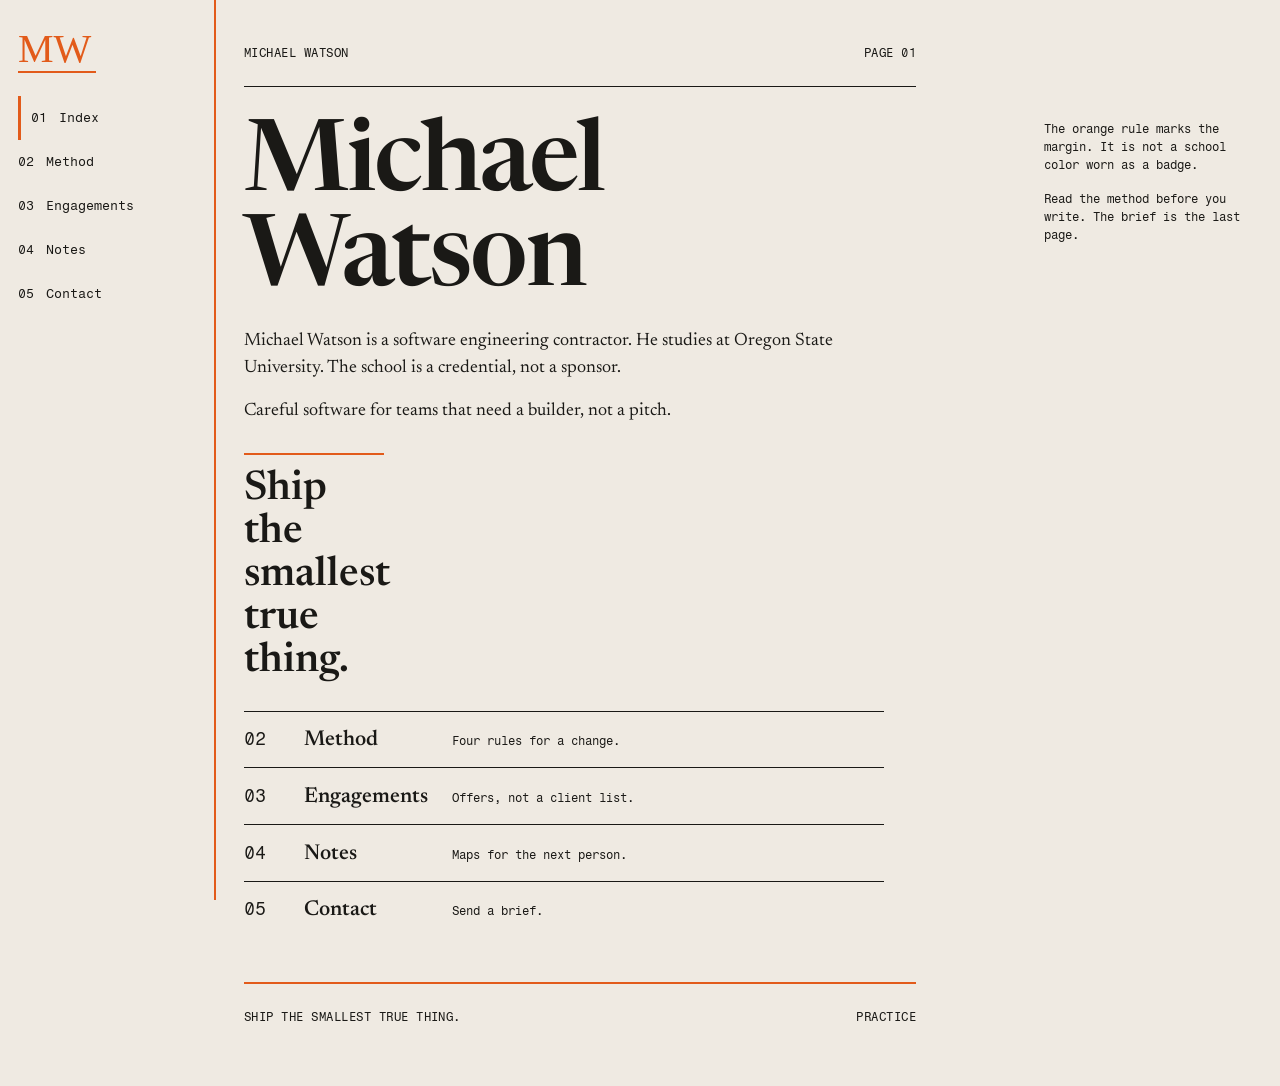
==== index.html @ 2c47abcc "Add the lab notebook site for Michael Watson. The index, method, offers, notes, and contact page sha" ====
<!DOCTYPE html>
<html lang="en">
<head>
  <meta charset="utf-8">
  <meta name="viewport" content="width=device-width, initial-scale=1">
  <title>Index, Michael Watson</title>
  <meta name="description" content="Michael Watson is a software engineering contractor. Ship the smallest true thing.">
  <meta name="theme-color" content="#efeae2">
  <link rel="icon" href="favicon.svg" type="image/svg+xml">
  <link rel="preconnect" href="https://fonts.googleapis.com">
  <link rel="preconnect" href="https://fonts.gstatic.com" crossorigin>
  <link href="https://fonts.googleapis.com/css2?family=Fragment+Mono&family=Newsreader:ital,opsz,wght@0,6..72,400;0,6..72,560;1,6..72,400&display=swap" rel="stylesheet">
  <link rel="stylesheet" href="styles.css">
</head>
<body>
  <a class="skip" href="#content">Skip to content</a>
  <button type="button" class="menu-toggle" data-menu-button aria-expanded="false" aria-controls="notebook-index">Contents</button>
  <div class="sheet">
    <nav class="index" id="notebook-index" data-menu="column" aria-label="Notebook">
      <button type="button" class="menu-close" data-menu-close>Close</button>
      <a class="monogram" href="index.html" aria-label="Michael Watson, index">
        <svg viewBox="0 0 88 52" width="88" height="52" aria-hidden="true">
          <text x="0" y="38" fill="#e25b1a" font-family="Georgia, serif" font-size="40">MW</text>
          <line x1="0" y1="48" x2="78" y2="48" stroke="#e25b1a" stroke-width="2"/>
        </svg>
      </a>
      <ol>
        <li><a href="index.html" aria-current="page"><span class="num">01</span><span class="label">Index</span></a></li>
        <li><a href="method.html"><span class="num">02</span><span class="label">Method</span></a></li>
        <li><a href="engagements.html"><span class="num">03</span><span class="label">Engagements</span></a></li>
        <li><a href="notes.html"><span class="num">04</span><span class="label">Notes</span></a></li>
        <li><a href="contact.html"><span class="num">05</span><span class="label">Contact</span></a></li>
      </ol>
    </nav>
    <main class="page cover" id="content" tabindex="-1" data-inert-when-menu>
      <header class="running">
        <p>Michael Watson</p>
        <p>Page 01</p>
      </header>
      <h1><span>Michael</span><span>Watson</span></h1>
      <div class="prose">
        <p>Michael Watson is a software engineering contractor. He studies at Oregon State University. The school is a credential, not a sponsor.</p>
        <p>Careful software for teams that need a builder, not a pitch.</p>
      </div>
      <blockquote class="motto">
        <p>Ship the smallest true thing.</p>
      </blockquote>
      <ol class="contents">
        <li>
          <a href="method.html">
            <span class="num">02</span>
            <span class="contents-name">Method</span>
            <span class="contents-note">Four rules for a change.</span>
          </a>
        </li>
        <li>
          <a href="engagements.html">
            <span class="num">03</span>
            <span class="contents-name">Engagements</span>
            <span class="contents-note">Offers, not a client list.</span>
          </a>
        </li>
        <li>
          <a href="notes.html">
            <span class="num">04</span>
            <span class="contents-name">Notes</span>
            <span class="contents-note">Maps for the next person.</span>
          </a>
        </li>
        <li>
          <a href="contact.html">
            <span class="num">05</span>
            <span class="contents-name">Contact</span>
            <span class="contents-note">Send a brief.</span>
          </a>
        </li>
      </ol>
      <footer class="colophon">
        <p>Ship the smallest true thing.</p>
        <p>Practice</p>
      </footer>
    </main>
    <aside class="margin" aria-label="Margin notes" data-inert-when-menu>
      <p>The orange rule marks the margin. It is not a school color worn as a badge.</p>
      <p>Read the method before you write. The brief is the last page.</p>
    </aside>
  </div>
  <script src="site.js"></script>
</body>
</html>
---- styles.css ----
:root {
  --paper: #efeae2;
  --ink: #1a1916;
  --rule: #e25b1a;
  --measure: 65ch;
  --index: 13.5rem;
  --margin: 15rem;
}

*,
*::before,
*::after {
  box-sizing: border-box;
}

html {
  scroll-behavior: auto;
}

body {
  margin: 0;
  background: var(--paper);
  color: var(--ink);
  font-family: "Newsreader", "Iowan Old Style", Palatino, "Palatino Linotype", serif;
  font-size: 1.125rem;
  line-height: 1.5;
  font-optical-sizing: auto;
  overflow-x: clip;
}

svg {
  display: block;
  max-width: 100%;
}

.skip {
  position: absolute;
  left: 0.75rem;
  top: 0.75rem;
  z-index: 30;
  padding: 0.75rem 1rem;
  background: var(--ink);
  color: var(--paper);
  clip: rect(0 0 0 0);
  clip-path: inset(50%);
  width: 1px;
  height: 1px;
  overflow: hidden;
  white-space: nowrap;
}

.skip:focus {
  clip: auto;
  clip-path: none;
  width: auto;
  height: auto;
  overflow: visible;
  white-space: normal;
}

:focus-visible {
  outline: 2px solid var(--ink);
  outline-offset: 3px;
}

.menu-toggle,
.menu-close {
  display: none;
}

.sheet {
  display: grid;
  grid-template-columns: var(--index) minmax(0, 1fr) var(--margin);
  min-height: 100vh;
  align-items: start;
}

.index {
  position: sticky;
  top: 0;
  min-height: 100vh;
  padding: 1.5rem 1.15rem 2rem;
  border-right: 2px solid var(--rule);
  display: flex;
  flex-direction: column;
  gap: 1.25rem;
}

.monogram {
  display: inline-flex;
  align-items: center;
  min-height: 48px;
  min-width: 48px;
  color: var(--rule);
  text-decoration: none;
}

.index ol {
  list-style: none;
  margin: 0;
  padding: 0;
}

.index a {
  display: flex;
  align-items: center;
  gap: 0.75rem;
  min-height: 44px;
  color: inherit;
  text-decoration: none;
  font-family: "Fragment Mono", ui-monospace, monospace;
  font-size: 0.8125rem;
}

.index a[aria-current="page"] {
  border-left: 3px solid var(--rule);
  padding-left: 0.6rem;
}

.index a:hover .label,
.index a:focus-visible .label {
  text-decoration: underline;
  text-underline-offset: 0.2em;
}

.page {
  min-width: 0;
  padding: 2rem 1.75rem 3rem;
}

.running,
.colophon {
  display: flex;
  justify-content: space-between;
  gap: 1rem;
  max-width: 42rem;
  font-family: "Fragment Mono", ui-monospace, monospace;
  font-size: 0.75rem;
  letter-spacing: 0.04em;
  text-transform: uppercase;
}

.running {
  border-bottom: 1px solid var(--ink);
  padding-bottom: 0.75rem;
  margin-bottom: 2rem;
}

h1 {
  margin: 0 0 1.15rem;
  max-width: 16ch;
  font-weight: 560;
  font-size: clamp(2.6rem, 6vw, 4.6rem);
  line-height: 0.96;
  letter-spacing: -0.025em;
}

.cover h1 {
  max-width: none;
  font-size: clamp(3.4rem, 8vw, 6.2rem);
}

.cover h1 span {
  display: block;
}

.prose {
  max-width: var(--measure);
}

.prose p {
  margin: 0 0 1rem;
}

.motto {
  margin: 1.75rem 0 1.25rem;
  padding-top: 0.8rem;
  border-top: 2px solid var(--rule);
  max-width: 14ch;
}

.motto p {
  margin: 0;
  font-size: clamp(1.8rem, 3.2vw, 2.6rem);
  font-weight: 560;
  line-height: 1.05;
}

.contents,
.stack {
  list-style: none;
  margin: 1.75rem 0 0;
  padding: 0;
  max-width: 40rem;
}

.contents a,
.stack li {
  border-top: 1px solid var(--ink);
}

.contents a {
  display: grid;
  grid-template-columns: 3rem 8.5rem minmax(0, 1fr);
  gap: 0.75rem;
  align-items: baseline;
  min-height: 44px;
  padding: 0.9rem 0;
  color: inherit;
  text-decoration: none;
}

.contents a:hover .contents-name,
.contents a:focus-visible .contents-name {
  text-decoration: underline;
  text-underline-offset: 0.18em;
}

.contents-name,
.stack h2,
.note h2 {
  font-weight: 560;
  line-height: 1.15;
}

.contents-name {
  font-size: 1.35rem;
}

.contents-note,
.num,
.note-num,
.running,
.colophon,
.margin,
.brief-form label,
.brief-out,
.brief-status,
.index a,
button {
  font-family: "Fragment Mono", ui-monospace, monospace;
}

.contents-note {
  font-size: 0.78rem;
  line-height: 1.4;
}

.margin {
  padding: 7.5rem 1.25rem 2rem 0.25rem;
  font-size: 0.78rem;
  line-height: 1.45;
}

.margin p {
  margin: 0 0 1rem;
}

.stack li {
  display: grid;
  grid-template-columns: 2.5rem minmax(0, 1fr);
  gap: 0.75rem;
  padding: 1.15rem 0;
}

.stack h2 {
  margin: 0 0 0.35rem;
  font-size: 1.7rem;
  font-family: "Newsreader", Palatino, serif;
}

.stack p,
.note p {
  margin: 0;
  max-width: var(--measure);
}

.note {
  max-width: 42rem;
  padding: 1.2rem 0 0.4rem;
  border-top: 1px solid var(--ink);
}

.note-num {
  margin: 0 0 0.25rem;
  font-size: 0.75rem;
  letter-spacing: 0.04em;
}

.note h2 {
  margin: 0 0 0.55rem;
  font-size: clamp(1.55rem, 2.5vw, 2.1rem);
  font-family: "Newsreader", Palatino, serif;
}

.colophon {
  margin-top: 2.75rem;
  padding-top: 0.75rem;
  border-top: 2px solid var(--rule);
}

.brief-form {
  display: grid;
  gap: 0.9rem;
  max-width: 36rem;
  margin-top: 1.4rem;
}

.brief-form label {
  display: grid;
  gap: 0.35rem;
  font-size: 0.75rem;
  letter-spacing: 0.04em;
  text-transform: uppercase;
}

input,
textarea {
  width: 100%;
  min-height: 44px;
  padding: 0.65rem 0.75rem;
  border: 1px solid var(--ink);
  border-radius: 0;
  background: transparent;
  color: var(--ink);
  font-family: "Newsreader", Palatino, serif;
  font-size: 1.125rem;
  line-height: 1.4;
  letter-spacing: 0;
  text-transform: none;
}

textarea {
  min-height: 8.5rem;
  resize: vertical;
}

button {
  min-height: 44px;
  width: fit-content;
  padding: 0.7rem 1rem;
  border: 2px solid var(--ink);
  border-radius: 0;
  background: var(--ink);
  color: var(--paper);
  font-size: 0.82rem;
  letter-spacing: 0.04em;
  text-transform: uppercase;
  cursor: pointer;
}

.brief-out {
  max-width: var(--measure);
  margin: 1.25rem 0 0;
  padding-top: 0.75rem;
  border-top: 1px solid var(--ink);
  font-size: 0.85rem;
  line-height: 1.45;
  white-space: pre-wrap;
  overflow-wrap: anywhere;
}

.brief-status {
  min-height: 1.4em;
  font-size: 0.82rem;
}

.noscript {
  max-width: var(--measure);
  font-family: "Fragment Mono", ui-monospace, monospace;
  font-size: 0.82rem;
}

@media (max-width: 1100px) {
  .sheet {
    grid-template-columns: 12.5rem minmax(0, 1fr);
  }

  .margin {
    grid-column: 1 / -1;
    padding: 0 1.5rem 2rem 13.5rem;
  }
}

@media (max-width: 760px) {
  .menu-toggle {
    display: flex;
    position: sticky;
    top: 0;
    z-index: 5;
    align-items: center;
    justify-content: space-between;
    width: 100%;
    padding: 0 1rem;
    border: 0;
    border-bottom: 2px solid var(--rule);
    background: var(--paper);
    color: var(--ink);
  }

  .sheet {
    grid-template-columns: 1fr;
  }

  .index {
    display: none;
    position: fixed;
    inset: 0;
    z-index: 20;
    min-height: 100vh;
    overflow: auto;
    border-right: 0;
    background: var(--paper);
  }

  .index.is-open {
    display: flex;
  }

  .menu-close {
    display: inline-flex;
    align-self: flex-start;
    background: transparent;
    color: var(--ink);
  }

  .page {
    padding: 1.4rem 1.1rem 2.5rem;
  }

  .margin {
    padding: 0 1.1rem 2rem;
  }

  .contents a {
    grid-template-columns: 2.5rem minmax(0, 1fr);
  }

  .contents-note {
    grid-column: 2;
  }
}

@media (prefers-reduced-motion: reduce) {
  html {
    scroll-behavior: auto;
  }

  *,
  *::before,
  *::after {
    animation-duration: 0.01ms !important;
    animation-iteration-count: 1 !important;
    transition-duration: 0.01ms !important;
    scroll-behavior: auto !important;
  }
}

@media (forced-colors: active) {
  button,
  input,
  textarea {
    border: 1px solid ButtonText;
  }
}
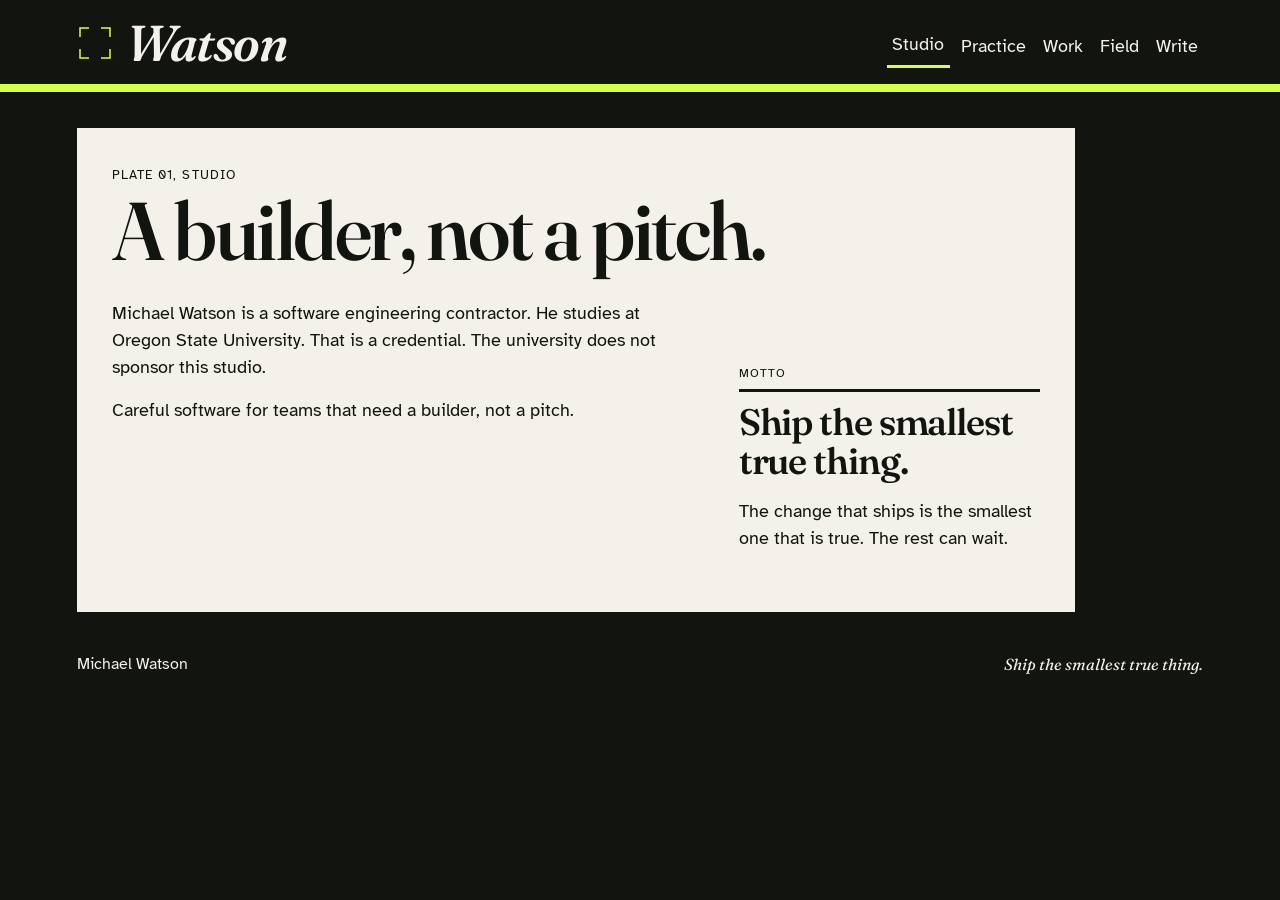
==== commit b4ed364f: "Replace the notebook with the acid studio site. A masthead, an offset paper sheet, and a two-column " ====
--- a/index.html
+++ b/index.html
@@ -3,88 +3,62 @@
 <head>
   <meta charset="utf-8">
   <meta name="viewport" content="width=device-width, initial-scale=1">
-  <title>Index, Michael Watson</title>
+  <title>Studio, Michael Watson</title>
   <meta name="description" content="Michael Watson is a software engineering contractor. Ship the smallest true thing.">
-  <meta name="theme-color" content="#efeae2">
+  <meta name="theme-color" content="#121410">
   <link rel="icon" href="favicon.svg" type="image/svg+xml">
   <link rel="preconnect" href="https://fonts.googleapis.com">
   <link rel="preconnect" href="https://fonts.gstatic.com" crossorigin>
-  <link href="https://fonts.googleapis.com/css2?family=Fragment+Mono&family=Newsreader:ital,opsz,wght@0,6..72,400;0,6..72,560;1,6..72,400&display=swap" rel="stylesheet">
-  <link rel="stylesheet" href="styles.css">
+  <link href="https://fonts.googleapis.com/css2?family=Atkinson+Hyperlegible:ital,wght@0,400;0,700;1,400&family=Fraunces:ital,opsz,wght@0,9..144,560;1,9..144,560&display=swap" rel="stylesheet">
+  <link rel="stylesheet" href="studio.css">
 </head>
 <body>
-  <a class="skip" href="#content">Skip to content</a>
-  <button type="button" class="menu-toggle" data-menu-button aria-expanded="false" aria-controls="notebook-index">Contents</button>
-  <div class="sheet">
-    <nav class="index" id="notebook-index" data-menu="column" aria-label="Notebook">
+  <a class="skip" href="#read">Skip to the text</a>
+  <header class="masthead">
+    <p class="mark">
+      <svg class="crops" viewBox="0 0 48 48" aria-hidden="true">
+        <path d="M4 16 V4 H16" fill="none" stroke="#d6ff4a" stroke-width="2"/>
+        <path d="M32 4 H44 V16" fill="none" stroke="#d6ff4a" stroke-width="2"/>
+        <path d="M4 32 V44 H16" fill="none" stroke="#d6ff4a" stroke-width="2"/>
+        <path d="M32 44 H44 V32" fill="none" stroke="#d6ff4a" stroke-width="2"/>
+      </svg>
+      <a href="index.html">Watson</a>
+    </p>
+    <button type="button" class="menu-toggle" data-menu-button aria-expanded="false" aria-controls="studio-nav">Menu</button>
+    <nav class="studio-nav" id="studio-nav" data-menu="column" aria-label="Studio">
       <button type="button" class="menu-close" data-menu-close>Close</button>
-      <a class="monogram" href="index.html" aria-label="Michael Watson, index">
-        <svg viewBox="0 0 88 52" width="88" height="52" aria-hidden="true">
-          <text x="0" y="38" fill="#e25b1a" font-family="Georgia, serif" font-size="40">MW</text>
-          <line x1="0" y1="48" x2="78" y2="48" stroke="#e25b1a" stroke-width="2"/>
-        </svg>
-      </a>
       <ol>
-        <li><a href="index.html" aria-current="page"><span class="num">01</span><span class="label">Index</span></a></li>
-        <li><a href="method.html"><span class="num">02</span><span class="label">Method</span></a></li>
-        <li><a href="engagements.html"><span class="num">03</span><span class="label">Engagements</span></a></li>
-        <li><a href="notes.html"><span class="num">04</span><span class="label">Notes</span></a></li>
-        <li><a href="contact.html"><span class="num">05</span><span class="label">Contact</span></a></li>
+        <li><a href="index.html" aria-current="page">Studio</a></li>
+        <li><a href="practice.html">Practice</a></li>
+        <li><a href="work.html">Work</a></li>
+        <li><a href="field.html">Field</a></li>
+        <li><a href="write.html">Write</a></li>
       </ol>
     </nav>
-    <main class="page cover" id="content" tabindex="-1" data-inert-when-menu>
-      <header class="running">
-        <p>Michael Watson</p>
-        <p>Page 01</p>
-      </header>
-      <h1><span>Michael</span><span>Watson</span></h1>
-      <div class="prose">
-        <p>Michael Watson is a software engineering contractor. He studies at Oregon State University. The school is a credential, not a sponsor.</p>
-        <p>Careful software for teams that need a builder, not a pitch.</p>
+  </header>
+  <main id="read" tabindex="-1" data-inert-when-menu>
+    <article class="sheet">
+      <div class="spread-title">
+        <p class="kicker">Plate 01, Studio</p>
+        <h1>A builder, not a pitch.</h1>
       </div>
-      <blockquote class="motto">
-        <p>Ship the smallest true thing.</p>
-      </blockquote>
-      <ol class="contents">
-        <li>
-          <a href="method.html">
-            <span class="num">02</span>
-            <span class="contents-name">Method</span>
-            <span class="contents-note">Four rules for a change.</span>
-          </a>
-        </li>
-        <li>
-          <a href="engagements.html">
-            <span class="num">03</span>
-            <span class="contents-name">Engagements</span>
-            <span class="contents-note">Offers, not a client list.</span>
-          </a>
-        </li>
-        <li>
-          <a href="notes.html">
-            <span class="num">04</span>
-            <span class="contents-name">Notes</span>
-            <span class="contents-note">Maps for the next person.</span>
-          </a>
-        </li>
-        <li>
-          <a href="contact.html">
-            <span class="num">05</span>
-            <span class="contents-name">Contact</span>
-            <span class="contents-note">Send a brief.</span>
-          </a>
-        </li>
-      </ol>
-      <footer class="colophon">
-        <p>Ship the smallest true thing.</p>
-        <p>Practice</p>
-      </footer>
-    </main>
-    <aside class="margin" aria-label="Margin notes" data-inert-when-menu>
-      <p>The orange rule marks the margin. It is not a school color worn as a badge.</p>
-      <p>Read the method before you write. The brief is the last page.</p>
-    </aside>
-  </div>
+      <div class="spread-body">
+        <div class="prose">
+          <p>Michael Watson is a software engineering contractor. He studies at Oregon State University. That is a credential. The university does not sponsor this studio.</p>
+          <p>Careful software for teams that need a builder, not a pitch.</p>
+        </div>
+        <aside>
+          <p class="aside-label">Motto</p>
+          <p class="aside-motto">Ship the smallest true thing.</p>
+          <p>The change that ships is the smallest one that is true. The rest can wait.</p>
+        </aside>
+      </div>
+    </article>
+  </main>
+  <footer class="colophon" data-inert-when-menu>
+    <p>Michael Watson</p>
+    <p class="motto-line">Ship the smallest true thing.</p>
+  </footer>
   <script src="site.js"></script>
 </body>
 </html>
--- a/studio.css
+++ b/studio.css
@@ -0,0 +1,427 @@
+:root {
+  --ground: #121410;
+  --paper: #f4f1ea;
+  --phosphor: #d6ff4a;
+  --ink: #121410;
+  --measure: 65ch;
+}
+
+*,
+*::before,
+*::after {
+  box-sizing: border-box;
+}
+
+body {
+  margin: 0;
+  background: var(--ground);
+  color: var(--paper);
+  font-family: "Atkinson Hyperlegible", Verdana, sans-serif;
+  font-size: 1.125rem;
+  line-height: 1.5;
+  overflow-x: clip;
+}
+
+svg {
+  display: block;
+  max-width: 100%;
+}
+
+.skip {
+  position: absolute;
+  left: 0.75rem;
+  top: 0.75rem;
+  z-index: 40;
+  padding: 0.75rem 1rem;
+  background: var(--phosphor);
+  color: var(--ink);
+  clip: rect(0 0 0 0);
+  clip-path: inset(50%);
+  width: 1px;
+  height: 1px;
+  overflow: hidden;
+  white-space: nowrap;
+}
+
+.skip:focus {
+  clip: auto;
+  clip-path: none;
+  width: auto;
+  height: auto;
+  min-height: 44px;
+  overflow: visible;
+  white-space: normal;
+}
+
+:focus-visible {
+  outline: 2px solid var(--phosphor);
+  outline-offset: 3px;
+}
+
+.sheet :focus-visible,
+.studio-nav.is-open :focus-visible {
+  outline-color: var(--ink);
+}
+
+.masthead {
+  display: flex;
+  flex-wrap: wrap;
+  align-items: flex-end;
+  justify-content: space-between;
+  gap: 0.75rem 1.5rem;
+  padding: 1.1rem 6vw 1rem;
+  border-bottom: 8px solid var(--phosphor);
+}
+
+.mark {
+  display: flex;
+  align-items: center;
+  gap: 0.85rem;
+  margin: 0;
+}
+
+.mark a {
+  display: inline-flex;
+  align-items: center;
+  min-height: 48px;
+  color: var(--paper);
+  font-family: Fraunces, "Iowan Old Style", Palatino, serif;
+  font-style: italic;
+  font-weight: 560;
+  font-size: clamp(2rem, 4vw, 3.15rem);
+  line-height: 1;
+  letter-spacing: -0.03em;
+  text-decoration: none;
+}
+
+.crops {
+  width: 36px;
+  height: 36px;
+  flex: none;
+}
+
+.menu-toggle,
+.menu-close {
+  display: none;
+  min-height: 44px;
+  padding: 0 0.9rem;
+  border: 2px solid var(--phosphor);
+  border-radius: 0;
+  background: transparent;
+  color: var(--paper);
+  font: inherit;
+  cursor: pointer;
+}
+
+.studio-nav ol {
+  display: flex;
+  flex-wrap: wrap;
+  gap: 0.25rem 0.35rem;
+  margin: 0;
+  padding: 0;
+  list-style: none;
+}
+
+.studio-nav a {
+  display: inline-flex;
+  align-items: center;
+  min-height: 44px;
+  padding: 0 0.35rem;
+  color: var(--paper);
+  text-decoration: none;
+}
+
+.studio-nav a[aria-current="page"] {
+  border-bottom: 3px solid var(--phosphor);
+}
+
+.studio-nav a:hover,
+.studio-nav a:focus-visible {
+  text-decoration: underline;
+  text-underline-offset: 0.22em;
+}
+
+.sheet {
+  margin: 2.25rem 16vw 2.5rem 6vw;
+  padding: 2.4rem 2.2rem 2.6rem;
+  background: var(--paper);
+  color: var(--ink);
+}
+
+.kicker {
+  display: flex;
+  align-items: center;
+  gap: 0.7rem;
+  margin: 0;
+  font-size: 0.82rem;
+  letter-spacing: 0.08em;
+  text-transform: uppercase;
+}
+
+h1,
+h2,
+.aside-motto,
+dt {
+  font-family: Fraunces, "Iowan Old Style", Palatino, serif;
+  font-weight: 560;
+  letter-spacing: -0.03em;
+}
+
+h1 {
+  margin: 0.4rem 0 0;
+  max-width: min(14ch, 100%);
+  font-size: clamp(2.8rem, 6.4vw, 5.3rem);
+  line-height: 0.96;
+  overflow-wrap: break-word;
+}
+
+.spread-body {
+  display: grid;
+  grid-template-columns: minmax(0, 1.45fr) minmax(13rem, 0.75fr);
+  gap: 1.5rem 2.75rem;
+  align-items: start;
+  margin-top: 1.8rem;
+}
+
+.spread-body aside {
+  padding-top: 4rem;
+}
+
+.prose,
+.stack p,
+.offers dd,
+.entries p,
+.aside p {
+  max-width: var(--measure);
+}
+
+.prose p,
+.aside p,
+.entries p,
+.offers dd {
+  margin: 0 0 1rem;
+}
+
+.aside-label {
+  margin: 0 0 0.4rem;
+  font-size: 0.78rem;
+  letter-spacing: 0.08em;
+  text-transform: uppercase;
+}
+
+.aside-motto {
+  margin: 0 0 0.8rem;
+  padding-top: 0.7rem;
+  border-top: 3px solid var(--ink);
+  font-size: clamp(1.7rem, 3vw, 2.3rem);
+  line-height: 1.05;
+}
+
+.stack,
+.entries,
+.offers {
+  margin: 0;
+  padding: 0;
+  list-style: none;
+}
+
+.stack li,
+.entries li,
+.offers div {
+  padding: 1rem 0;
+  border-top: 1px solid var(--ink);
+}
+
+.stack h2,
+.entries h2,
+dt {
+  margin: 0 0 0.35rem;
+  font-size: clamp(1.55rem, 2.4vw, 2rem);
+  line-height: 1.12;
+}
+
+.stack p,
+.entries p,
+dd {
+  margin: 0;
+}
+
+.num {
+  display: block;
+  margin-bottom: 0.2rem;
+  font-size: 0.78rem;
+  letter-spacing: 0.06em;
+}
+
+.colophon {
+  display: flex;
+  justify-content: space-between;
+  gap: 1rem;
+  padding: 0 6vw 2.4rem;
+  font-size: 1rem;
+}
+
+.colophon p {
+  margin: 0;
+}
+
+.motto-line {
+  font-family: Fraunces, Palatino, serif;
+  font-style: italic;
+}
+
+.brief-form {
+  display: grid;
+  gap: 0.85rem;
+  max-width: 36rem;
+}
+
+.brief-form label {
+  display: grid;
+  gap: 0.35rem;
+  font-size: 0.82rem;
+  letter-spacing: 0.06em;
+  text-transform: uppercase;
+}
+
+input,
+textarea {
+  width: 100%;
+  min-height: 44px;
+  padding: 0.65rem 0.75rem;
+  border: 1px solid var(--ink);
+  border-radius: 0;
+  background: var(--paper);
+  color: var(--ink);
+  font: inherit;
+  text-transform: none;
+  letter-spacing: 0;
+}
+
+textarea {
+  min-height: 8.5rem;
+  resize: vertical;
+}
+
+.brief-form button,
+.menu-close {
+  min-height: 44px;
+  width: fit-content;
+  padding: 0.7rem 1rem;
+  border: 2px solid var(--ink);
+  border-radius: 0;
+  background: var(--ink);
+  color: var(--paper);
+  font: inherit;
+  cursor: pointer;
+}
+
+.brief-out {
+  max-width: var(--measure);
+  margin: 1rem 0 0;
+  padding-top: 0.75rem;
+  border-top: 1px solid var(--ink);
+  font-size: 0.95rem;
+  line-height: 1.45;
+  white-space: pre-wrap;
+  overflow-wrap: anywhere;
+}
+
+.brief-status {
+  min-height: 1.4em;
+  font-size: 0.95rem;
+}
+
+@media (max-width: 860px) {
+  .sheet {
+    margin: 0;
+    padding: 1.4rem 1.1rem 2rem;
+  }
+
+  .spread-body {
+    grid-template-columns: 1fr;
+  }
+
+  .spread-body aside {
+    padding-top: 0.25rem;
+  }
+
+  .colophon {
+    flex-direction: column;
+    padding: 1rem 1.1rem 2rem;
+  }
+}
+
+@media (max-width: 760px) {
+  .menu-toggle {
+    display: inline-flex;
+    align-items: center;
+  }
+
+  .menu-toggle[aria-expanded="true"] {
+    position: fixed;
+    top: 0.7rem;
+    right: 0.7rem;
+    z-index: 30;
+    background: var(--ink);
+    color: var(--paper);
+    border-color: var(--ink);
+  }
+
+  .studio-nav {
+    display: none;
+  }
+
+  .studio-nav.is-open {
+    display: flex;
+    position: fixed;
+    inset: 0;
+    z-index: 20;
+    flex-direction: column;
+    overflow: auto;
+    padding: 1.1rem 1.1rem 2rem;
+    background: var(--paper);
+    color: var(--ink);
+  }
+
+  .studio-nav.is-open .menu-close {
+    display: inline-flex;
+    align-items: center;
+    margin-bottom: 0.5rem;
+    background: transparent;
+    color: var(--ink);
+  }
+
+  .studio-nav.is-open ol {
+    flex-direction: column;
+    align-items: stretch;
+  }
+
+  .studio-nav.is-open a {
+    min-height: 56px;
+    color: var(--ink);
+    font-family: Fraunces, Palatino, serif;
+    font-size: clamp(2rem, 8vw, 3.1rem);
+    border-bottom: 1px solid var(--ink);
+  }
+}
+
+@media (prefers-reduced-motion: reduce) {
+  *,
+  *::before,
+  *::after {
+    animation-duration: 0.01ms !important;
+    animation-iteration-count: 1 !important;
+    transition-duration: 0.01ms !important;
+    scroll-behavior: auto !important;
+  }
+}
+
+@media (forced-colors: active) {
+  button,
+  input,
+  textarea,
+  .studio-nav a {
+    border: 1px solid ButtonText;
+  }
+}
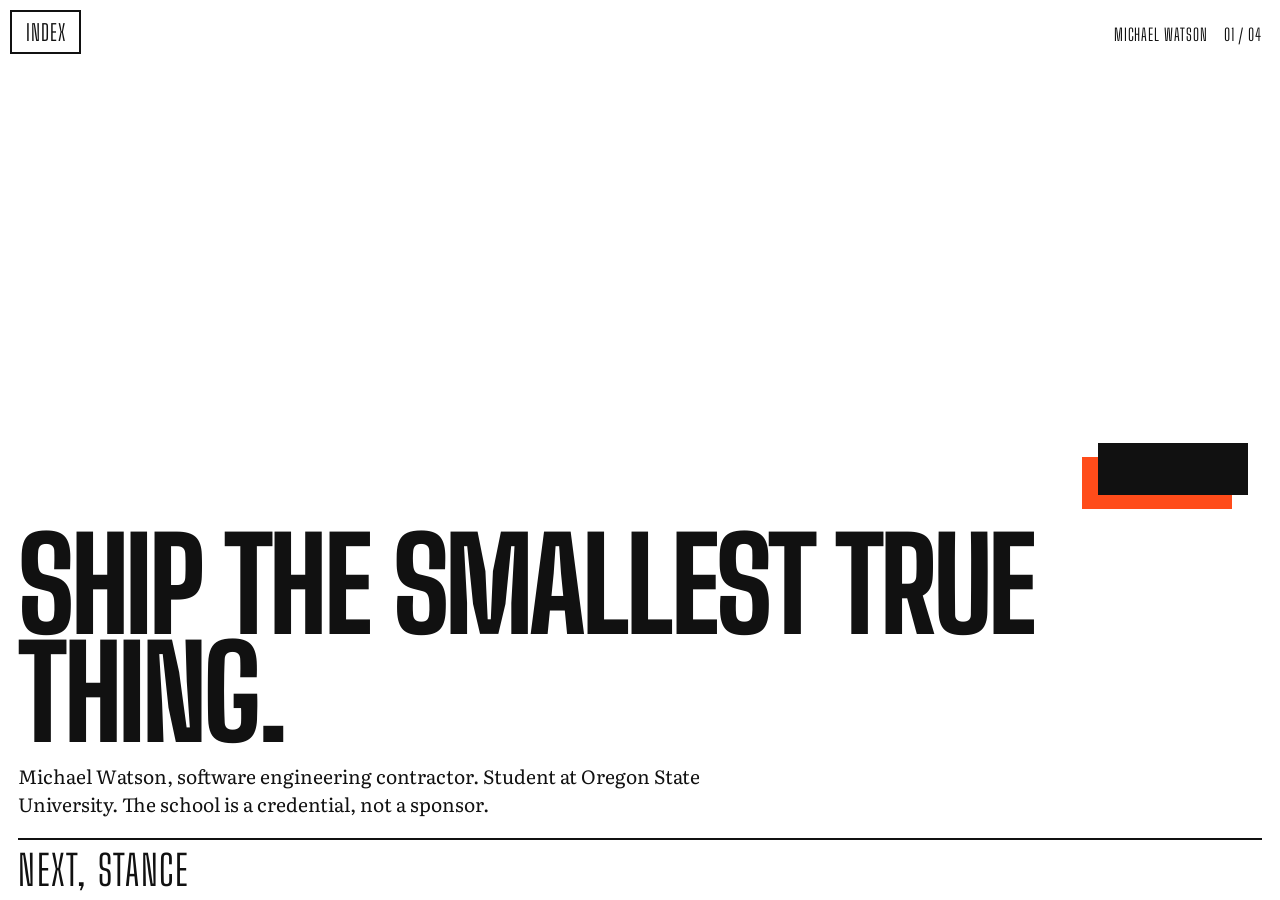
==== commit 87479b4c: "Replace the notebook with the folio poster site. Each page is one poster, with a misregistered plate" ====
--- a/index.html
+++ b/index.html
@@ -3,62 +3,42 @@
 <head>
   <meta charset="utf-8">
   <meta name="viewport" content="width=device-width, initial-scale=1">
-  <title>Studio, Michael Watson</title>
-  <meta name="description" content="Michael Watson is a software engineering contractor. Ship the smallest true thing.">
-  <meta name="theme-color" content="#121410">
+  <title>Motto, Michael Watson</title>
+  <meta name="description" content="Michael Watson. Ship the smallest true thing.">
+  <meta name="theme-color" content="#ffffff">
   <link rel="icon" href="favicon.svg" type="image/svg+xml">
   <link rel="preconnect" href="https://fonts.googleapis.com">
   <link rel="preconnect" href="https://fonts.gstatic.com" crossorigin>
-  <link href="https://fonts.googleapis.com/css2?family=Atkinson+Hyperlegible:ital,wght@0,400;0,700;1,400&family=Fraunces:ital,opsz,wght@0,9..144,560;1,9..144,560&display=swap" rel="stylesheet">
-  <link rel="stylesheet" href="studio.css">
+  <link href="https://fonts.googleapis.com/css2?family=Big+Shoulders+Display:wght@700;800&family=Literata:ital,opsz,wght@0,7..72,400;0,7..72,650&display=swap" rel="stylesheet">
+  <link rel="stylesheet" href="poster.css">
 </head>
 <body>
-  <a class="skip" href="#read">Skip to the text</a>
-  <header class="masthead">
-    <p class="mark">
-      <svg class="crops" viewBox="0 0 48 48" aria-hidden="true">
-        <path d="M4 16 V4 H16" fill="none" stroke="#d6ff4a" stroke-width="2"/>
-        <path d="M32 4 H44 V16" fill="none" stroke="#d6ff4a" stroke-width="2"/>
-        <path d="M4 32 V44 H16" fill="none" stroke="#d6ff4a" stroke-width="2"/>
-        <path d="M32 44 H44 V32" fill="none" stroke="#d6ff4a" stroke-width="2"/>
+  <a class="skip" href="#poster">Skip to the poster</a>
+  <button type="button" class="index-toggle" data-menu-button aria-expanded="false" aria-controls="folio-index">Index</button>
+  <nav class="folio-index" id="folio-index" data-menu="overlay" aria-label="Posters">
+    <button type="button" class="menu-close" data-menu-close>Close</button>
+    <ol>
+      <li><a href="index.html" aria-current="page">01 Motto</a></li>
+      <li><a href="stance.html">02 Stance</a></li>
+      <li><a href="offers.html">03 Offers</a></li>
+      <li><a href="brief.html">04 Brief</a></li>
+    </ol>
+  </nav>
+  <main class="poster" id="poster" tabindex="-1" data-inert-when-menu>
+    <header class="poster-bar">
+      <p>Michael Watson</p>
+      <p>01 / 04</p>
+    </header>
+    <div class="poster-stage">
+      <svg class="plate" viewBox="0 0 180 72" aria-hidden="true">
+        <rect x="0" y="14" width="150" height="52" fill="#ff4c1a"/>
+        <rect x="16" y="0" width="150" height="52" fill="#111111"/>
       </svg>
-      <a href="index.html">Watson</a>
-    </p>
-    <button type="button" class="menu-toggle" data-menu-button aria-expanded="false" aria-controls="studio-nav">Menu</button>
-    <nav class="studio-nav" id="studio-nav" data-menu="column" aria-label="Studio">
-      <button type="button" class="menu-close" data-menu-close>Close</button>
-      <ol>
-        <li><a href="index.html" aria-current="page">Studio</a></li>
-        <li><a href="practice.html">Practice</a></li>
-        <li><a href="work.html">Work</a></li>
-        <li><a href="field.html">Field</a></li>
-        <li><a href="write.html">Write</a></li>
-      </ol>
-    </nav>
-  </header>
-  <main id="read" tabindex="-1" data-inert-when-menu>
-    <article class="sheet">
-      <div class="spread-title">
-        <p class="kicker">Plate 01, Studio</p>
-        <h1>A builder, not a pitch.</h1>
-      </div>
-      <div class="spread-body">
-        <div class="prose">
-          <p>Michael Watson is a software engineering contractor. He studies at Oregon State University. That is a credential. The university does not sponsor this studio.</p>
-          <p>Careful software for teams that need a builder, not a pitch.</p>
-        </div>
-        <aside>
-          <p class="aside-label">Motto</p>
-          <p class="aside-motto">Ship the smallest true thing.</p>
-          <p>The change that ships is the smallest one that is true. The rest can wait.</p>
-        </aside>
-      </div>
-    </article>
+      <h1>Ship the smallest true thing.</h1>
+      <p class="line">Michael Watson, software engineering contractor. Student at Oregon State University. The school is a credential, not a sponsor.</p>
+    </div>
+    <a class="turn" href="stance.html">Next, stance</a>
   </main>
-  <footer class="colophon" data-inert-when-menu>
-    <p>Michael Watson</p>
-    <p class="motto-line">Ship the smallest true thing.</p>
-  </footer>
   <script src="site.js"></script>
 </body>
 </html>
--- a/poster.css
+++ b/poster.css
@@ -0,0 +1,312 @@
+:root {
+  --ink: #111111;
+  --paper: #ffffff;
+  --plate: #ff4c1a;
+  --measure: 65ch;
+}
+
+*,
+*::before,
+*::after {
+  box-sizing: border-box;
+}
+
+body {
+  margin: 0;
+  background: var(--paper);
+  color: var(--ink);
+  font-family: Literata, Georgia, serif;
+  font-size: 1.125rem;
+  line-height: 1.45;
+  overflow-x: clip;
+}
+
+svg {
+  display: block;
+  max-width: 100%;
+  height: auto;
+}
+
+.skip {
+  position: absolute;
+  left: 0.75rem;
+  top: 0.75rem;
+  z-index: 40;
+  padding: 0.75rem 1rem;
+  background: var(--ink);
+  color: var(--paper);
+  clip: rect(0 0 0 0);
+  clip-path: inset(50%);
+  width: 1px;
+  height: 1px;
+  overflow: hidden;
+  white-space: nowrap;
+}
+
+.skip:focus {
+  clip: auto;
+  clip-path: none;
+  width: auto;
+  height: auto;
+  min-height: 44px;
+  overflow: visible;
+  white-space: normal;
+}
+
+:focus-visible {
+  outline: 3px solid var(--ink);
+  outline-offset: 3px;
+}
+
+.index-toggle {
+  position: fixed;
+  top: 0.65rem;
+  left: 0.65rem;
+  z-index: 6;
+  display: inline-flex;
+  align-items: center;
+  justify-content: center;
+  min-width: 44px;
+  min-height: 44px;
+  padding: 0 0.85rem;
+  border: 2px solid var(--ink);
+  border-radius: 0;
+  background: var(--paper);
+  color: var(--ink);
+  font-family: "Big Shoulders Display", Impact, "Arial Narrow", sans-serif;
+  font-size: 1.4rem;
+  letter-spacing: 0.04em;
+  text-transform: uppercase;
+  cursor: pointer;
+}
+
+.index-toggle[aria-expanded="true"] {
+  z-index: 30;
+  background: var(--ink);
+  color: var(--paper);
+  border-color: var(--paper);
+}
+
+.folio-index {
+  display: none;
+}
+
+.folio-index.is-open {
+  position: fixed;
+  inset: 0;
+  z-index: 20;
+  display: flex;
+  flex-direction: column;
+  justify-content: flex-end;
+  overflow: auto;
+  padding: 5rem 1.1rem 1.5rem;
+  background: var(--ink);
+  color: var(--paper);
+}
+
+.folio-index :focus-visible {
+  outline-color: var(--paper);
+}
+
+.folio-index ol {
+  margin: 0;
+  padding: 0;
+  list-style: none;
+}
+
+.folio-index a,
+.menu-close {
+  display: flex;
+  align-items: center;
+  min-height: 56px;
+  color: var(--paper);
+  font-family: "Big Shoulders Display", Impact, "Arial Narrow", sans-serif;
+  font-size: clamp(2.6rem, 10vw, 5.5rem);
+  font-weight: 800;
+  line-height: 0.9;
+  letter-spacing: -0.02em;
+  text-transform: uppercase;
+  text-decoration: none;
+}
+
+.menu-close {
+  width: fit-content;
+  margin-bottom: 0.6rem;
+  padding: 0 0.2rem;
+  border: 0;
+  background: transparent;
+  cursor: pointer;
+}
+
+.folio-index a[aria-current="page"] {
+  border-left: 8px solid var(--plate);
+  padding-left: 0.45rem;
+}
+
+.poster {
+  display: flex;
+  flex-direction: column;
+  min-height: 100dvh;
+  padding: 0.8rem 1.15rem 0;
+}
+
+.poster-bar {
+  display: flex;
+  flex-wrap: wrap;
+  justify-content: flex-end;
+  align-items: center;
+  gap: 0.35rem 1rem;
+  min-height: 44px;
+  padding-left: 6.5rem;
+}
+
+.poster-bar p {
+  margin: 0;
+  min-width: 0;
+  max-width: 100%;
+  font-family: "Big Shoulders Display", Impact, sans-serif;
+  font-size: 1.05rem;
+  letter-spacing: 0.05em;
+  text-transform: uppercase;
+  overflow-wrap: anywhere;
+}
+
+.poster-stage {
+  display: flex;
+  flex-direction: column;
+  justify-content: flex-end;
+  flex: 1;
+  padding: 1.5rem 0 1.25rem;
+}
+
+.plate {
+  width: min(180px, 42vw);
+  margin: 0 0 1rem auto;
+}
+
+h1,
+.poster h2 {
+  margin: 0;
+  max-width: 100%;
+  font-family: "Big Shoulders Display", Impact, "Arial Narrow", sans-serif;
+  font-size: clamp(3.1rem, 11vw, 8rem);
+  font-weight: 800;
+  line-height: 0.84;
+  letter-spacing: -0.03em;
+  text-transform: uppercase;
+  overflow-wrap: anywhere;
+}
+
+.line {
+  max-width: var(--measure);
+  margin: 1rem 0 0;
+  font-size: 1.2rem;
+}
+
+.turn {
+  display: flex;
+  align-items: center;
+  min-height: 56px;
+  margin-top: auto;
+  border-top: 2px solid var(--ink);
+  color: var(--ink);
+  font-family: "Big Shoulders Display", Impact, sans-serif;
+  font-size: clamp(1.8rem, 4vw, 2.6rem);
+  letter-spacing: 0.03em;
+  text-transform: uppercase;
+  text-decoration: none;
+}
+
+.brief-form {
+  display: grid;
+  gap: 0.75rem;
+  max-width: 36rem;
+  margin-top: 1rem;
+}
+
+.brief-form label {
+  display: grid;
+  gap: 0.3rem;
+  font-family: "Big Shoulders Display", Impact, sans-serif;
+  font-size: 1.15rem;
+  letter-spacing: 0.05em;
+  text-transform: uppercase;
+}
+
+input,
+textarea {
+  width: 100%;
+  min-height: 44px;
+  padding: 0.6rem 0.7rem;
+  border: 2px solid var(--ink);
+  border-radius: 0;
+  background: var(--paper);
+  color: var(--ink);
+  font: inherit;
+  text-transform: none;
+  letter-spacing: 0;
+}
+
+textarea {
+  min-height: 7rem;
+  resize: vertical;
+}
+
+.brief-form button {
+  min-height: 56px;
+  border: 0;
+  border-radius: 0;
+  background: var(--ink);
+  color: var(--paper);
+  font-family: "Big Shoulders Display", Impact, sans-serif;
+  font-size: 2rem;
+  letter-spacing: 0.04em;
+  text-transform: uppercase;
+  cursor: pointer;
+}
+
+.brief-out {
+  max-width: var(--measure);
+  margin: 0.8rem 0 0;
+  font-family: Literata, Georgia, serif;
+  font-size: 1rem;
+  line-height: 1.45;
+  white-space: pre-wrap;
+  overflow-wrap: anywhere;
+}
+
+.brief-status {
+  min-height: 1.3em;
+  max-width: var(--measure);
+  margin: 0.6rem 0 0;
+}
+
+@media (max-width: 640px) {
+  h1 {
+    max-width: none;
+  }
+
+  .poster-bar p {
+    font-size: 0.95rem;
+  }
+}
+
+@media (prefers-reduced-motion: reduce) {
+  *,
+  *::before,
+  *::after {
+    animation-duration: 0.01ms !important;
+    animation-iteration-count: 1 !important;
+    transition-duration: 0.01ms !important;
+    scroll-behavior: auto !important;
+  }
+}
+
+@media (forced-colors: active) {
+  button,
+  input,
+  textarea,
+  .turn {
+    border: 1px solid ButtonText;
+  }
+}
